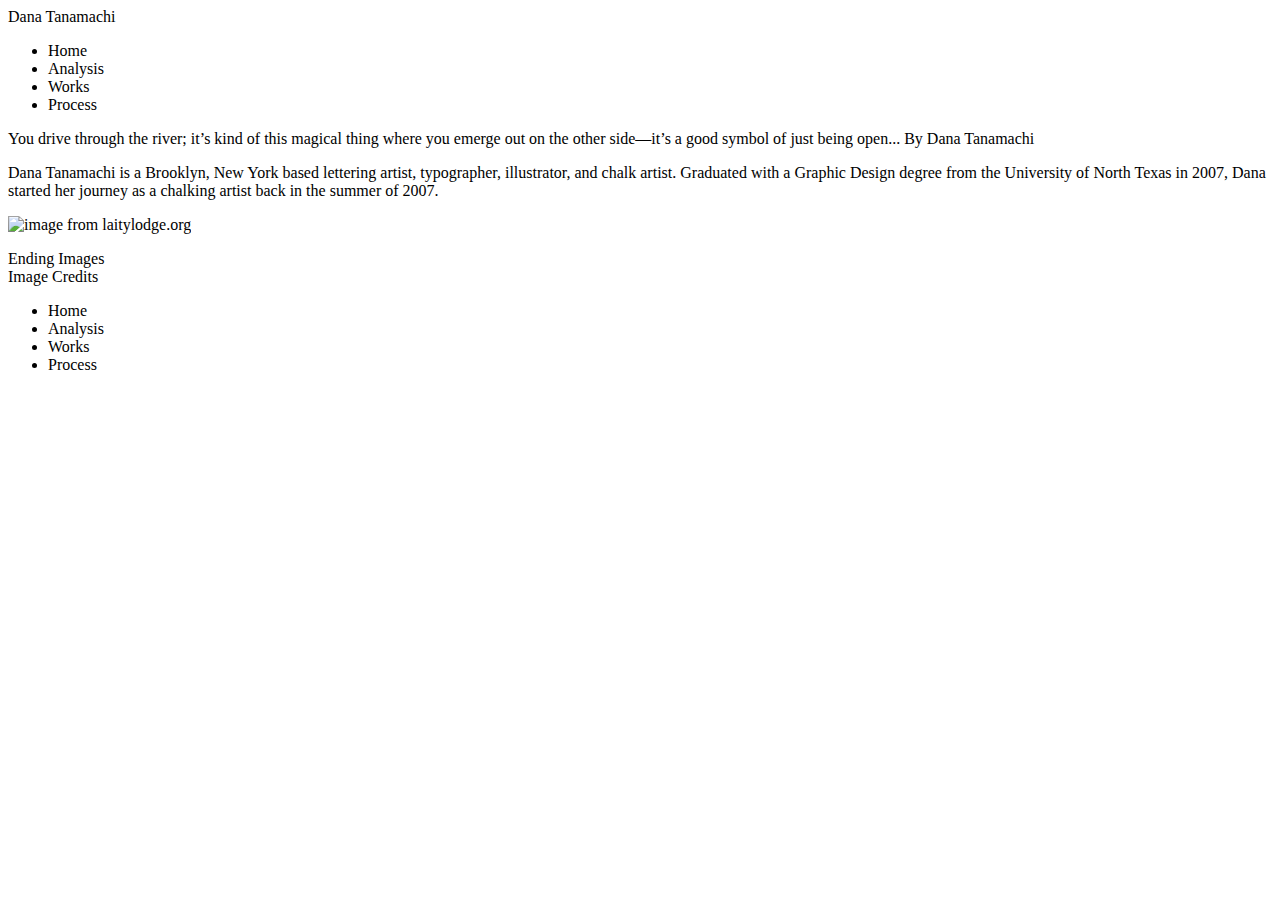
==== analysis.html @ a8ff4902 "Add files via upload" ====
<html lang="en">
<head>
    <meta charset="UTF-8">
    <meta http-equiv="X-UA-Compatible" content="IE=edge">
    <meta name="viewport" content="width=device-width, initial-scale=1.0">
    <link rel="stylesheet" href="design.css">
    <title>Dana Tanamachi</title>
</head>
<body>
    <header>
        <div class="nameHead">Dana Tanamachi</div>
        <nav>
            <ul>
                <li>Home</li>
                <li>Analysis</li>
                <li>Works</li>
                <li>Process</li>
            </ul>   
        </nav>
    </header>
    <div><span class="quote"> You drive through the river; it’s kind of this magical thing where 
        you emerge out on the other side—it’s a good symbol of just being open...</span> 
        By Dana Tanamachi</div>
    <div>
        <p> Dana Tanamachi is a Brooklyn, New York based lettering artist, typographer, illustrator, and chalk artist. 
            Graduated with a Graphic Design degree from the University of North Texas in 2007, Dana started her journey 
            as a chalking artist back in the summer of 2007. 
        </p>

        <img src="img/DanaTanamachi_Portrait_2.jpg" alt="image from laitylodge.org">

        <p>
            
        </p>
    </div>
    <div>Ending Images</div>
    <div>Image Credits</div>

    <footer>
        <ul>
            <li>Home</li>
            <li>Analysis</li>
            <li>Works</li>
            <li>Process</li>
        </ul>
    </footer>

    <script src="script.js"></script>
</body>
</html>
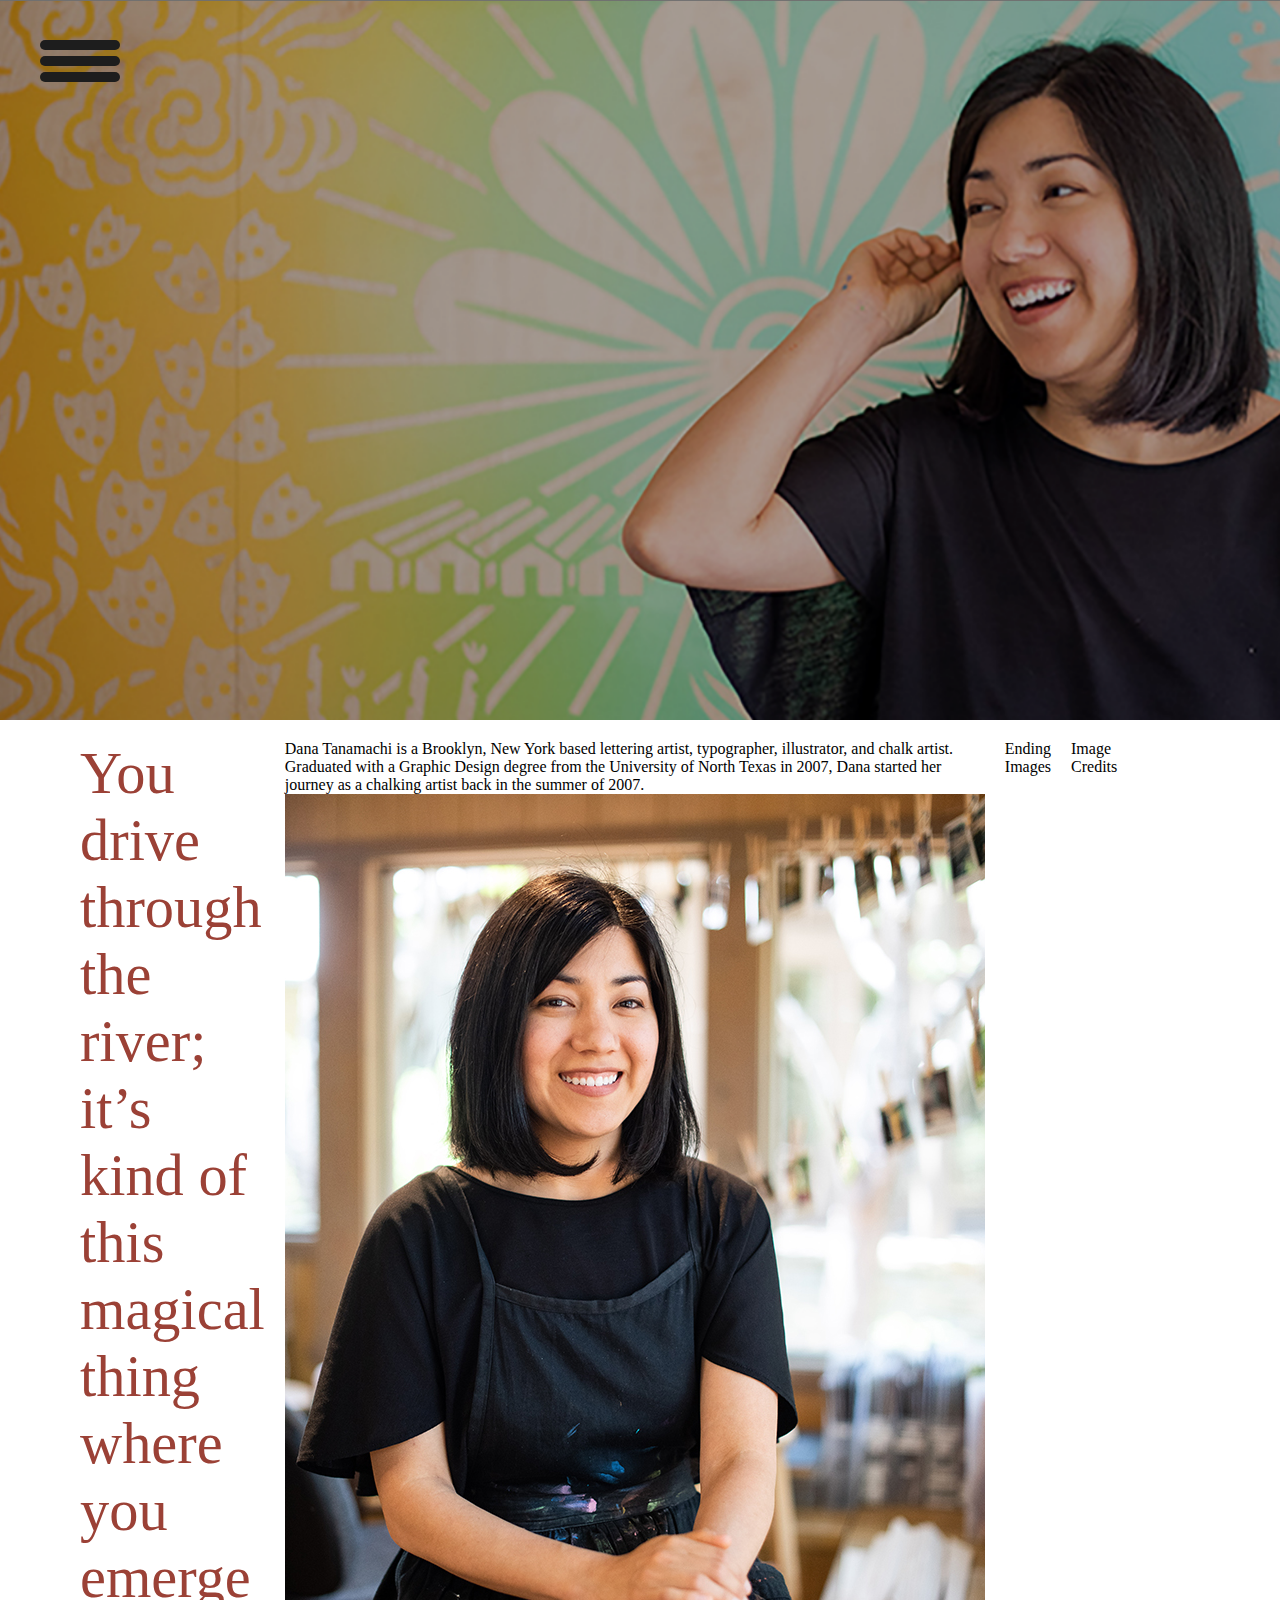
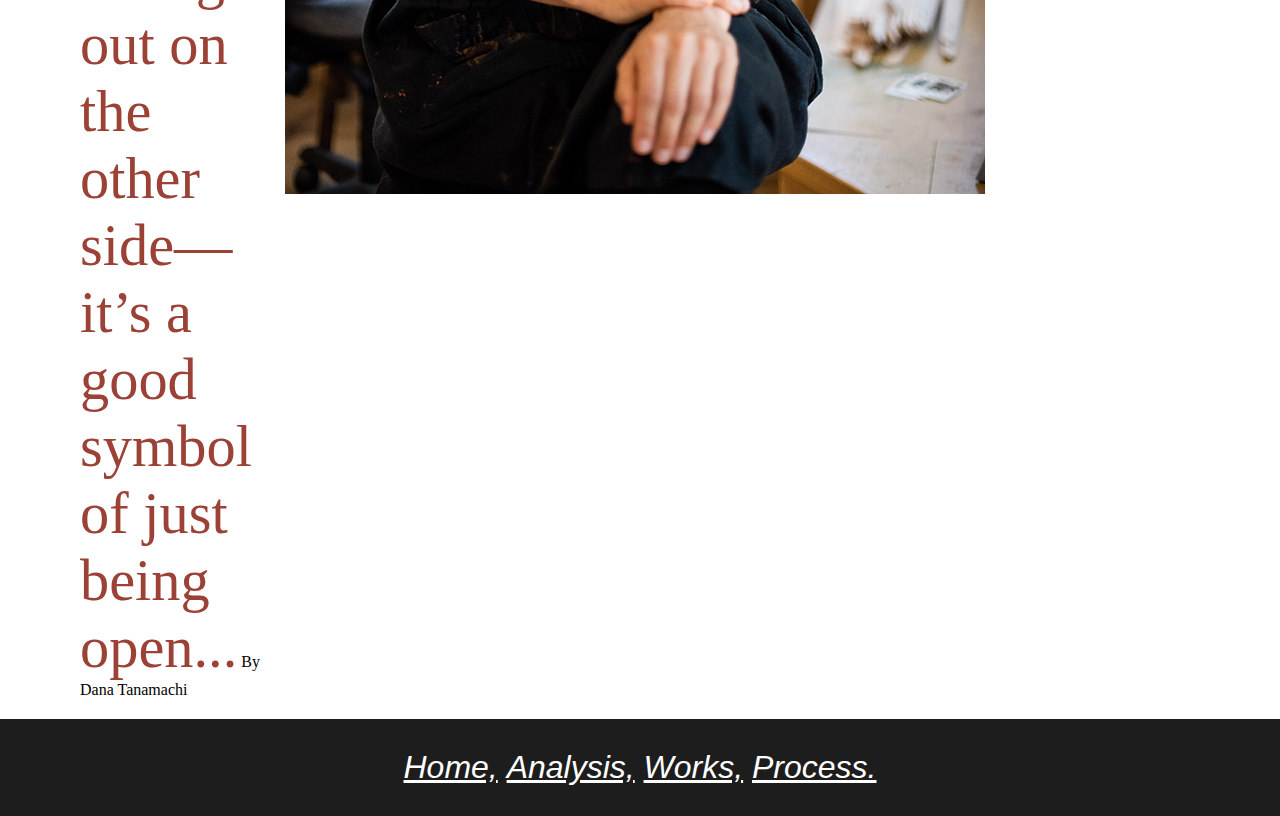
==== commit 4bbf6e99: "Updated page 2" ====
--- a/analysis.html
+++ b/analysis.html
@@ -7,17 +7,25 @@
     <title>Dana Tanamachi</title>
 </head>
 <body>
-    <header>
-        <div class="nameHead">Dana Tanamachi</div>
-        <nav>
-            <ul>
-                <li>Home</li>
-                <li>Analysis</li>
-                <li>Works</li>
-                <li>Process</li>
-            </ul>   
-        </nav>
+    <header >
+        <div class="featuredText">
+            <label class="hamburger-menu">
+                <input type="checkbox" />
+            </label>
+            <aside class="sidebar">
+                <div class="nameHead">DANA TANAMACHI</div>
+                <nav>
+                    <ol class="listItems">
+                    <li><a href="index.html" class="currentPage"></a>Home</li>
+                    <li><a href="analysis.html"></a>Analysis</li>
+                    <li><a href="works.html"></a>Works</li>
+                    <li><a href="process.html"></a>Process</li>
+                    </ol>   
+                </nav>
+            </aside>
+        </div>
     </header>
+    <div class="grid">
     <div><span class="quote"> You drive through the river; it’s kind of this magical thing where 
         you emerge out on the other side—it’s a good symbol of just being open...</span> 
         By Dana Tanamachi</div>
@@ -25,26 +33,23 @@
         <p> Dana Tanamachi is a Brooklyn, New York based lettering artist, typographer, illustrator, and chalk artist. 
             Graduated with a Graphic Design degree from the University of North Texas in 2007, Dana started her journey 
             as a chalking artist back in the summer of 2007. 
-        </p>
+             </p>
 
-        <img src="img/DanaTanamachi_Portrait_2.jpg" alt="image from laitylodge.org">
+            <img src="img/DanaTanamachi_Portrait_2.jpg" alt="image from laitylodge.org">
 
-        <p>
+            <p>
             
-        </p>
+            </p>
+        </div>
+        <div>Ending Images</div>
+        <div>Image Credits</div>
     </div>
-    <div>Ending Images</div>
-    <div>Image Credits</div>
-
-    <footer>
-        <ul>
-            <li>Home</li>
-            <li>Analysis</li>
-            <li>Works</li>
-            <li>Process</li>
-        </ul>
+    <footer class="footer footerList">
+        <a href="index.html" class="currentPage navbar">Home,</a>
+        <a href="analysis.html" class="navbar">Analysis, </a>
+        <a href="works.html" class="navbar"> Works,</a>
+        <a href="process.html" class="navbar"> Process.</a>
     </footer>
-
     <script src="script.js"></script>
 </body>
 </html>--- a/design.css
+++ b/design.css
@@ -0,0 +1,264 @@
+html, body{
+    margin: 0;
+    padding: 0;
+}
+
+.grid {
+    display: grid;
+    grid-template-columns: repeat(12, 1fr);
+    grid-gap: 20px;
+    padding: 20px 80px;
+  }
+  
+  /* .cell {
+    background: #e66e65;
+    height: 100px;
+  } */
+  
+  .col1 {
+    grid-column-end: span 12;  
+  }
+  
+  .col2 {
+    grid-column-end: span 6;
+  }
+  
+  .col3 {
+    grid-column-end: span 4;
+  }
+  
+  .col4 {
+    grid-column-end: span 3;
+  }
+  
+  .col6 {
+    grid-column-end: span 2;
+  }
+  
+  .col12 {
+    grid-column-end: span 1;
+  }
+
+.listItems{
+    list-style: none;
+    padding: 10px 40px;
+    font-size: 4rem;
+    font-family: 'Merriweather Sans', sans-serif;
+    line-height: 5rem;
+}
+
+.featuredText{
+  height: 80vh;
+  background: url(img/DanaTanamachi_Portrait.png) center center no-repeat fixed;
+  background-size: cover;
+  background-color: rgb(0, 0, 0);
+  display: grid;
+  padding-bottom: 20px;
+}
+
+.nameHead{
+    font-family: GrutchShaded;
+    color: white;
+    font-size: 5rem;
+    padding: 10px 45px;
+    text-align: left;
+  }
+
+@font-face {
+    font-family: 'GrutchShaded';
+    src: url('GrutchShaded.ttf') format('truetype');
+    font-weight: normal;
+    font-style: normal;
+}
+
+.quote{
+    font-family: 'Fredericka the Great', cursive;
+    font-size: 3.65rem;
+    color: #9B4136;
+}
+
+.quoteHead{
+    font-size: 1.3rem;
+    text-align: center;
+    padding: 60px 100px 20px 100px;
+}
+
+.author{
+    font-size: 1.5rem;
+    text-align: center;
+    margin: 0 auto;
+    font-family: 'Merriweather Sans', sans-serif;
+    padding: 20px 5px;
+    font-weight: 100;
+}
+
+.writeUp{
+    font-family: 'Merriweather Sans', sans-serif;
+    padding: 0px 30px 0px 30px;
+    text-align: left;
+    margin: 0;
+    line-height: 53px;
+    font-size: 1.47rem;
+    /* column-gap: 30px; */
+    font-weight: 200;
+}
+
+.rsp{
+    width: 85%;
+    height: auto;
+    padding: 15px;
+    margin: auto auto;
+}
+
+.imagesRsp{
+    align-items: center;
+    display: grid;
+}
+
+p{
+    margin: 0;
+}
+
+.bottomWriteUp{
+  font-family: 'Merriweather Sans', sans-serif;
+  /* padding: 30px 70px 0px 70px; */
+  text-align: left;
+  margin: 0;
+  line-height: 55px;
+  font-size: 1.47rem;
+  /* column-gap: 30px; */
+  font-weight: 200;
+}
+
+/* Sourced Codes for the hamburger Menu starts*/
+*,
+*::after,
+*::before {
+  box-sizing: border-box;
+}
+
+:root {
+  --bar-width: 80px;
+  --bar-height: 10px;
+  --hamburger-gap: 6px;
+  --foreground: #1d1d1d;
+  --background: white;
+  --hamburger-margin: 40px;
+  --animation-timing: 200ms ease-in-out;
+  --hamburger-height: calc(var(--bar-height) * 3 + var(--hamburger-gap) * 2);
+}
+
+.hamburger-menu {
+  --x-width: calc(var(--hamburger-height) * 1.41421356237);
+
+  display: flex;
+  flex-direction: column;
+  gap: var(--hamburger-gap);
+  width: max-content;
+  position: absolute;
+  top: var(--hamburger-margin);
+  left: var(--hamburger-margin);
+  z-index: 2;
+  cursor: pointer;
+}
+
+.hamburger-menu:has(input:checked) {
+  --foreground: white;
+  --background: #1d1d1d;
+}
+
+.hamburger-menu:has(input:focus-visible)::before,
+.hamburger-menu:has(input:focus-visible)::after,
+.hamburger-menu input:focus-visible {
+  border: 1px solid var(--background);
+  box-shadow: 0 0 0 1px var(--foreground);
+}
+
+.hamburger-menu::before,
+.hamburger-menu::after,
+.hamburger-menu input {
+  content: "";
+  width: var(--bar-width);
+  height: var(--bar-height);
+  background-color: var(--foreground);
+  border-radius: 9999px;
+  transform-origin: left center;
+  transition: opacity var(--animation-timing), width var(--animation-timing),
+    rotate var(--animation-timing), translate var(--animation-timing),
+    background-color var(--animation-timing);
+}
+
+.hamburger-menu input {
+  appearance: none;
+  padding: 0;
+  margin: 0;
+  outline: none;
+  pointer-events: none;
+}
+
+.hamburger-menu:has(input:checked)::before {
+  rotate: 45deg;
+  width: var(--x-width);
+  translate: 0 calc(var(--bar-height) / -2);
+}
+
+.hamburger-menu:has(input:checked)::after {
+  rotate: -45deg;
+  width: var(--x-width);
+  translate: 0 calc(var(--bar-height) / 2);
+}
+
+.hamburger-menu input:checked {
+  opacity: 0;
+  width: 0;
+}
+
+.sidebar {
+  transition: translate var(--animation-timing);
+  translate: -100%;
+  padding: 0.5rem 1rem;
+  padding-top: calc(var(--hamburger-height) + var(--hamburger-margin) + 1rem);
+  background-color: var(--foreground);
+  color: var(--background);
+  max-width: 40rem;
+  min-height: 100vh;
+}
+
+.hamburger-menu:has(input:checked) + .sidebar {
+  translate: 0;
+}
+
+/* Sourced code ends */
+
+.footer{
+  font-family: 'Merriweather Sans', sans-serif;
+  font-size: 2rem;
+  font-weight: 400;
+  text-decoration: none;
+  padding: 30px 20px;
+  color: #fff;
+  background-color: #1d1d1d;
+  text-align: center;
+  font-style: italic;
+}
+
+.navbar{
+  display: inline-block;
+  transition: all 0.7s;
+  line-height: 26pt;
+  background: #1d1d1d;
+}
+
+.footerList{
+  list-style: none;
+}
+
+a{
+  text-decoration: none;
+  color: white;
+  text-decoration: underline;
+}
+
+.credits{
+  padding: 10px 30px;
+}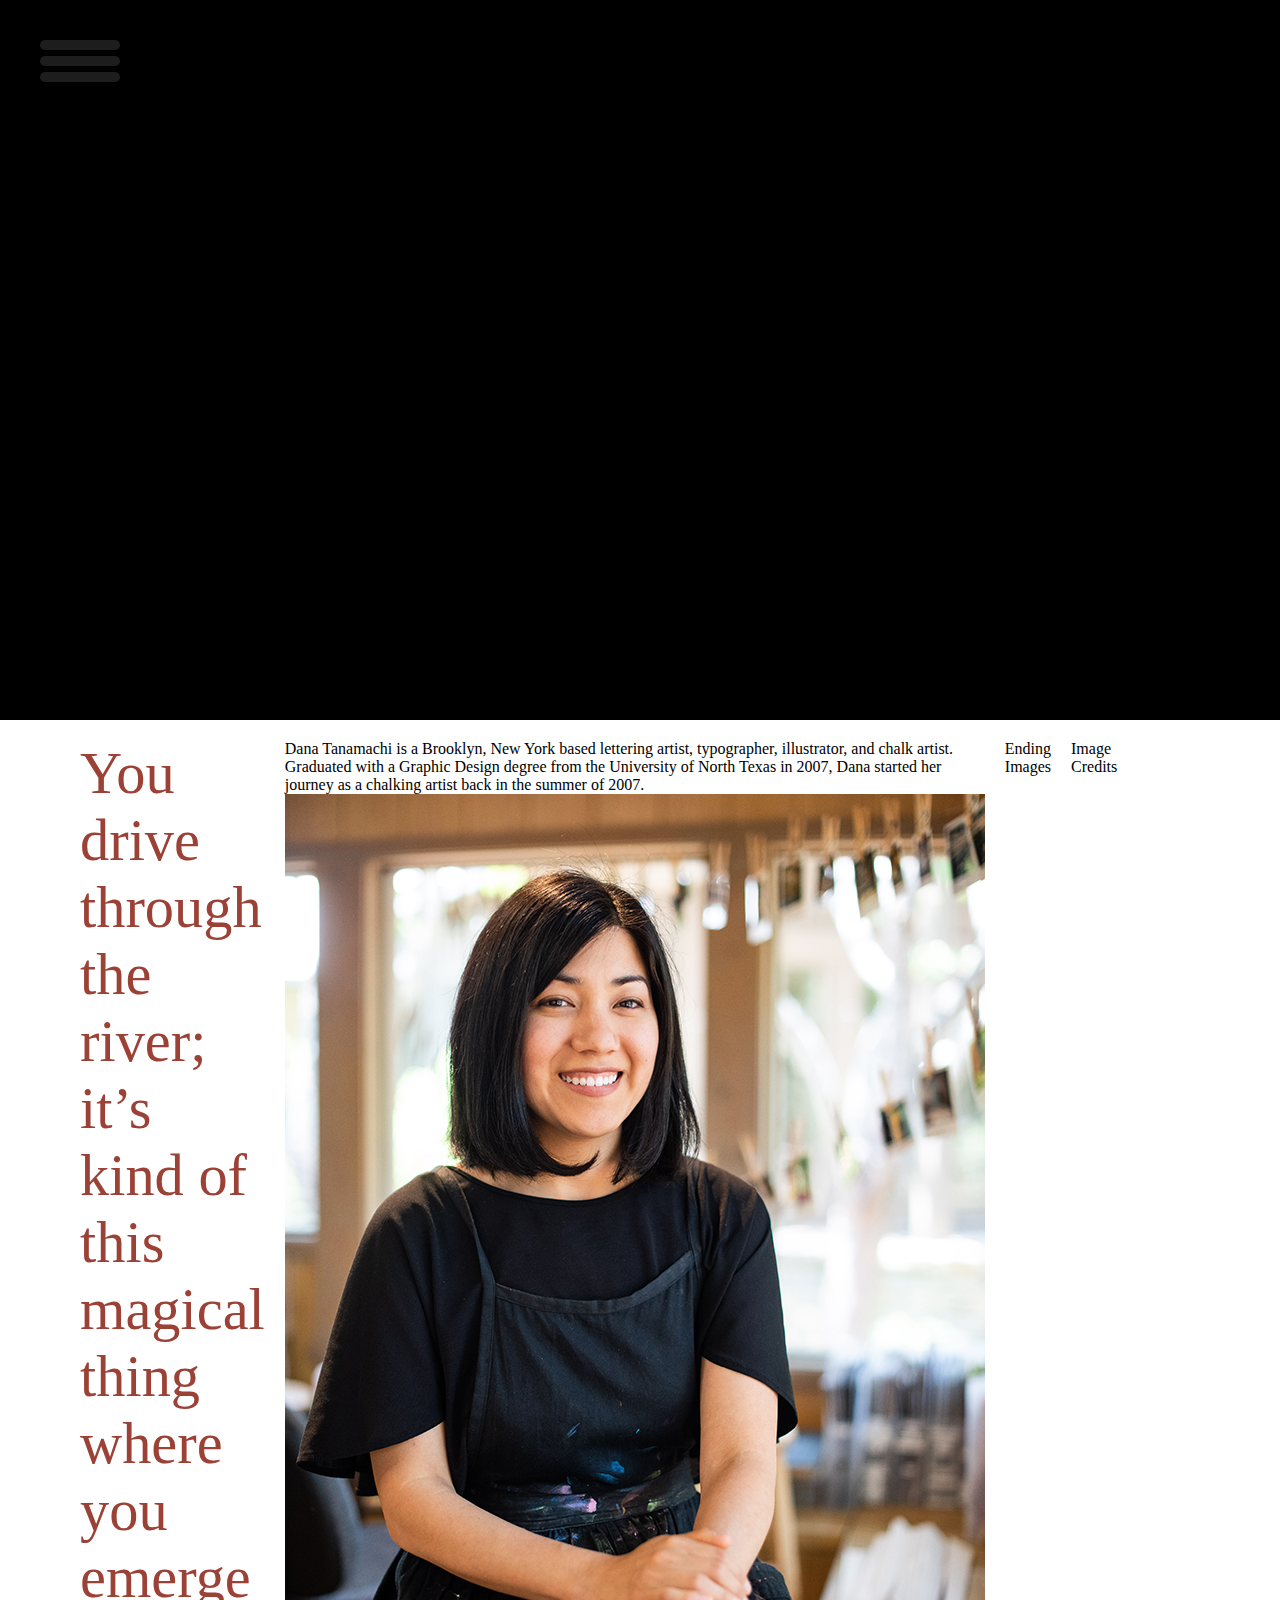
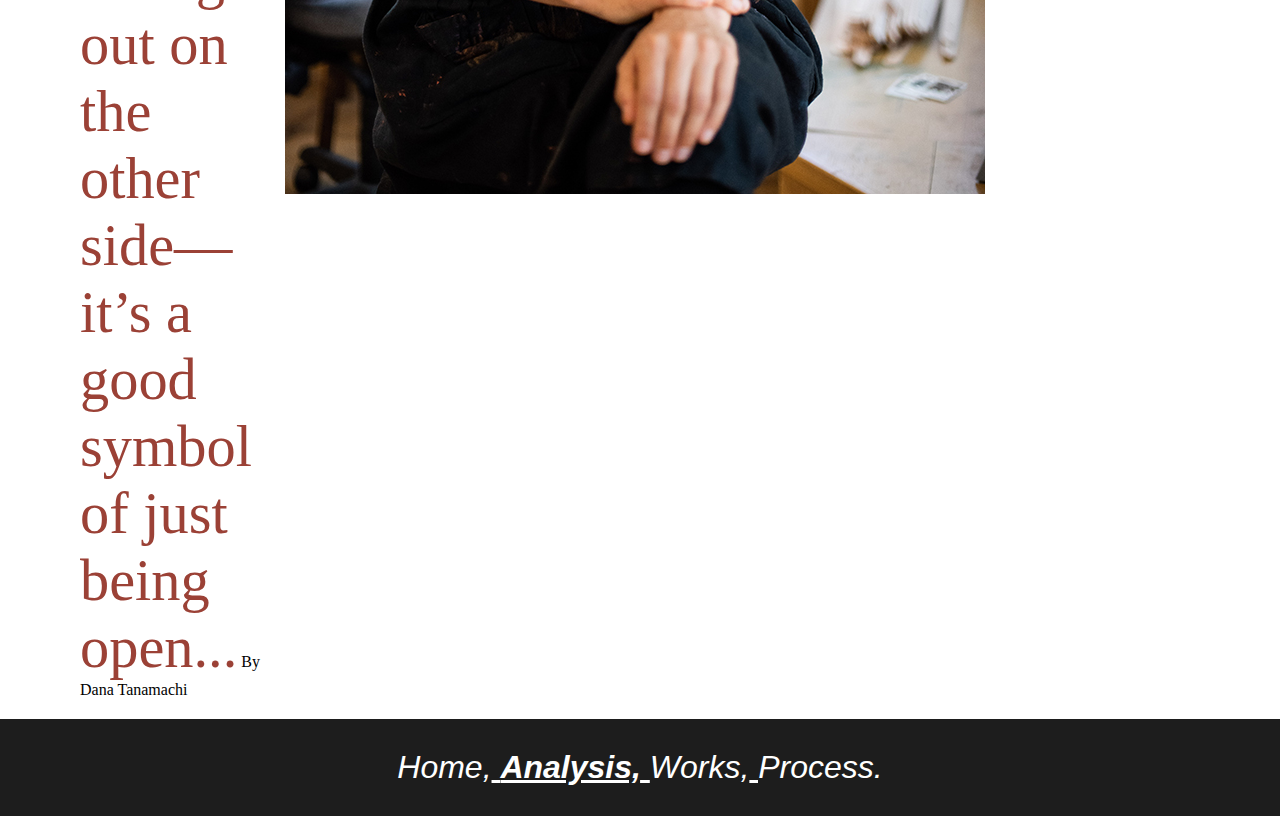
==== commit a0ead248: "updates 2nd page" ====
--- a/analysis.html
+++ b/analysis.html
@@ -8,7 +8,7 @@
 </head>
 <body>
     <header >
-        <div class="featuredText">
+        <div class="featuredTextAnalysis">
             <label class="hamburger-menu">
                 <input type="checkbox" />
             </label>
@@ -16,10 +16,10 @@
                 <div class="nameHead">DANA TANAMACHI</div>
                 <nav>
                     <ol class="listItems">
-                    <li><a href="index.html" class="currentPage"></a>Home</li>
-                    <li><a href="analysis.html"></a>Analysis</li>
-                    <li><a href="works.html"></a>Works</li>
-                    <li><a href="process.html"></a>Process</li>
+                    <li><a href="index.html">Home</a></li>
+                    <li><a href="analysis.html" class="currentPage">Analysis</a></li>
+                    <li><a href="works.html">Works</a></li>
+                    <li><a href="process.html">Process</a></li>
                     </ol>   
                 </nav>
             </aside>
@@ -45,8 +45,8 @@
         <div>Image Credits</div>
     </div>
     <footer class="footer footerList">
-        <a href="index.html" class="currentPage navbar">Home,</a>
-        <a href="analysis.html" class="navbar">Analysis, </a>
+        <a href="index.html" class="navbar">Home,</a>
+        <a href="analysis.html" class="currentPage navbar">Analysis,</a>
         <a href="works.html" class="navbar"> Works,</a>
         <a href="process.html" class="navbar"> Process.</a>
     </footer>
--- a/design.css
+++ b/design.css
@@ -42,9 +42,11 @@
 .listItems{
     list-style: none;
     padding: 10px 40px;
-    font-size: 4rem;
+    font-size: 3.5rem;
     font-family: 'Merriweather Sans', sans-serif;
     line-height: 5rem;
+    font-weight: 300;
+    text-decoration: none;
 }
 
 .featuredText{
@@ -251,14 +253,29 @@
 
 .footerList{
   list-style: none;
+  text-decoration: underline;
 }
 
 a{
   text-decoration: none;
   color: white;
-  text-decoration: underline;
 }
 
 .credits{
   padding: 10px 30px;
+}
+
+.featuredTextAnalysis{
+  height: 80vh;
+  background: url(img/Analysis_1.png) center center no-repeat fixed;
+  background-size: cover;
+  background-color: rgb(0, 0, 0);
+  display: grid;
+  padding-bottom: 20px;
+}
+
+.currentPage{
+  text-decoration: underline;
+  font-style: italic;
+  font-weight: 800;
 }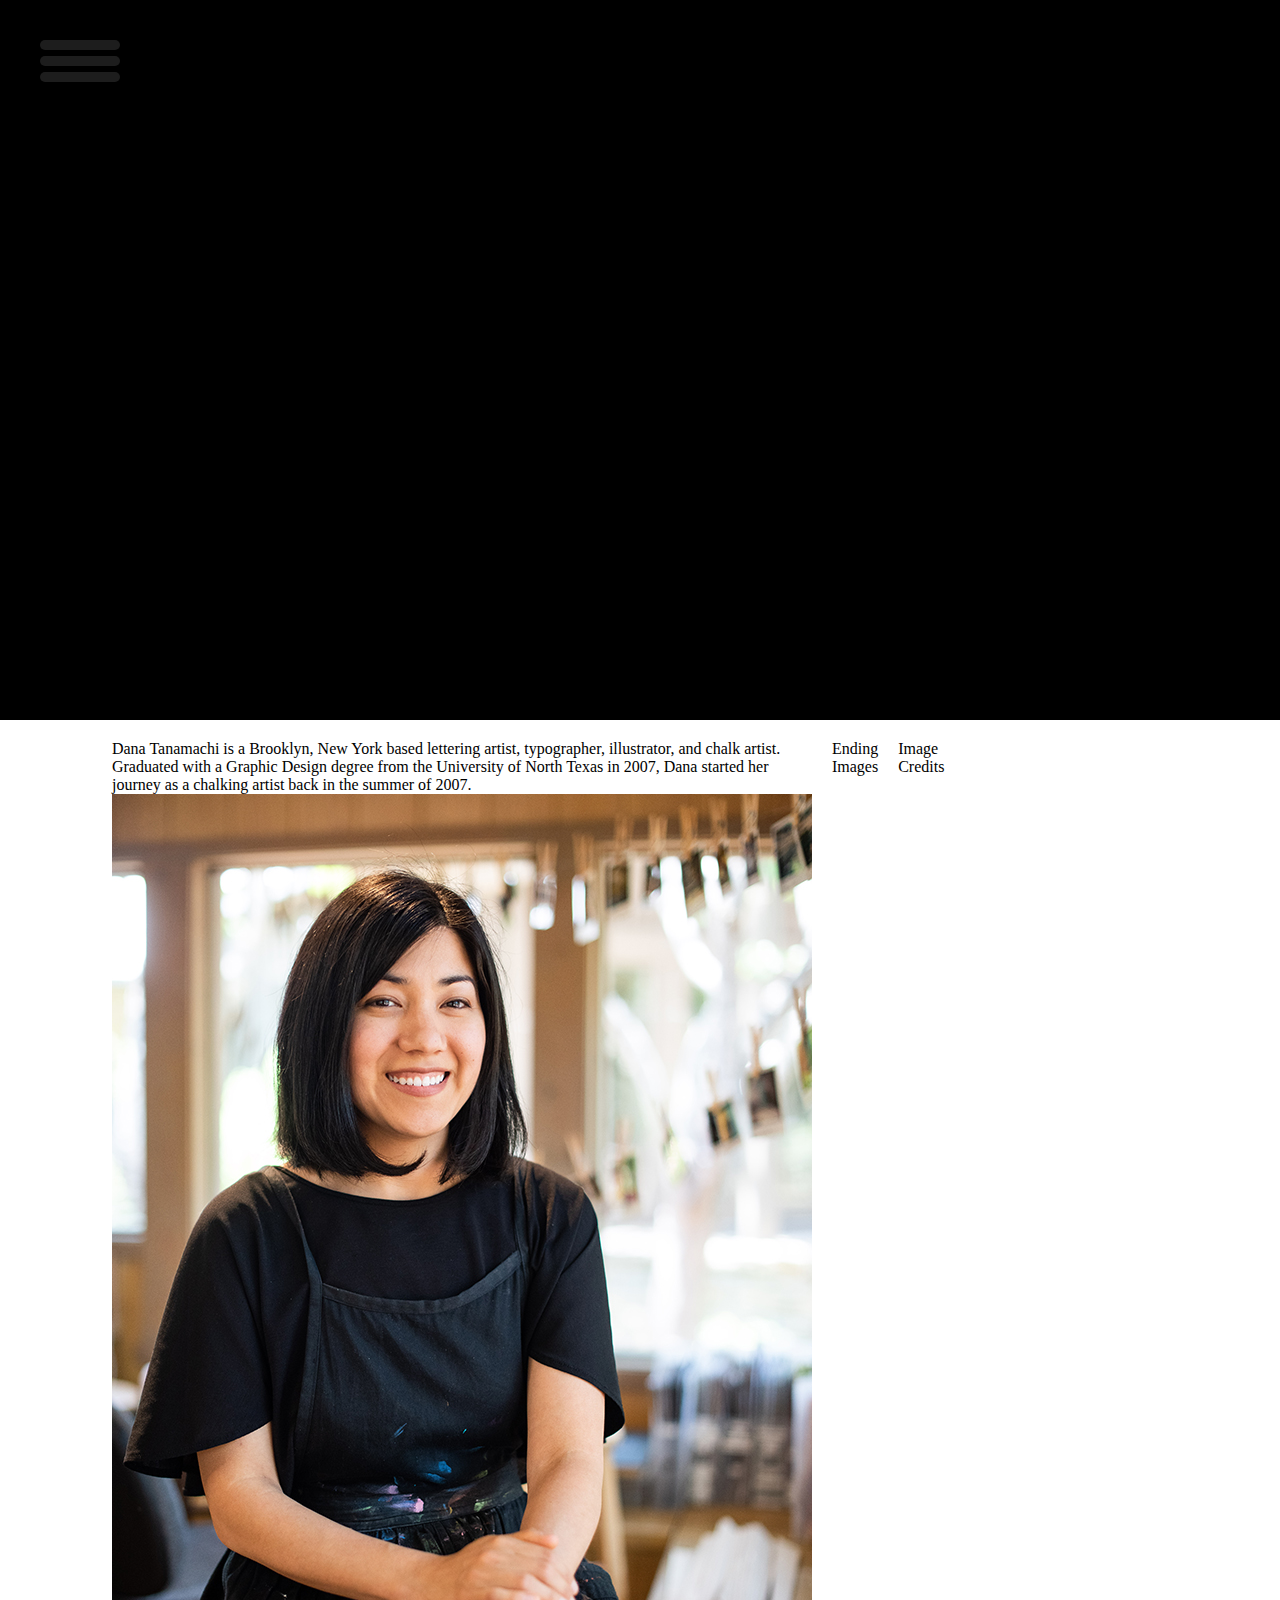
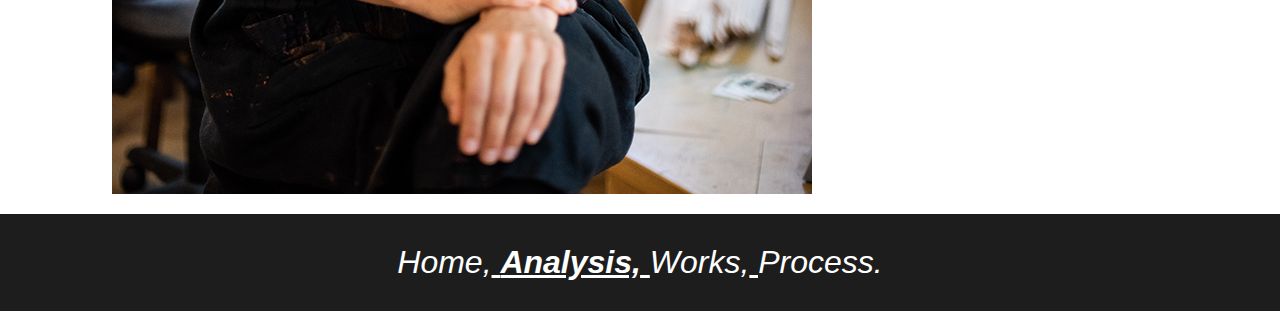
==== commit 622f77a6: "updates process page pdf viewer" ====
--- a/analysis.html
+++ b/analysis.html
@@ -26,9 +26,9 @@
         </div>
     </header>
     <div class="grid">
-    <div><span class="quote"> You drive through the river; it’s kind of this magical thing where 
-        you emerge out on the other side—it’s a good symbol of just being open...</span> 
-        By Dana Tanamachi</div>
+    <div>
+        
+    </div>
     <div>
         <p> Dana Tanamachi is a Brooklyn, New York based lettering artist, typographer, illustrator, and chalk artist. 
             Graduated with a Graphic Design degree from the University of North Texas in 2007, Dana started her journey 
--- a/design.css
+++ b/design.css
@@ -1,6 +1,11 @@
 html, body{
     margin: 0;
     padding: 0;
+    background: url(img/Background.png) center center no-repeat fixed;
+    background-size: cover;
+    position: relative;
+    z-index: -3;
+    background-
 }
 
 .grid {
@@ -83,6 +88,8 @@
     font-size: 1.3rem;
     text-align: center;
     padding: 60px 100px 20px 100px;
+    position: relative;
+    z-index: -1;
 }
 
 .author{
@@ -130,6 +137,27 @@
   font-size: 1.47rem;
   /* column-gap: 30px; */
   font-weight: 200;
+}
+
+.position{
+  position: relative;
+}
+
+.opening{
+  transform: rotate(180deg);
+  align-items: start;
+  position: absolute;
+  left: 35;
+  top: -45;
+  z-index: -2;
+}
+
+.closing{
+  align-items: end;
+  position: absolute;
+  right: 50;
+  top: 145;
+  z-index: -2;
 }
 
 /* Sourced Codes for the hamburger Menu starts*/
@@ -274,8 +302,26 @@
   padding-bottom: 20px;
 }
 
+.featuredTextFooter{
+  height: 50vh;
+  background: url(img/Process_1.png) center center no-repeat fixed;
+  background-size: cover;
+  background-color: rgb(0, 0, 0);
+  display: grid;
+  padding-bottom: 20px;
+}
+
 .currentPage{
   text-decoration: underline;
   font-style: italic;
   font-weight: 800;
+}
+
+#myProcessDoc{
+  width: 90%;
+  height: 975px;
+  padding: 10px;
+  display: block;
+  margin: 0 auto;
+  align-content: center;
 }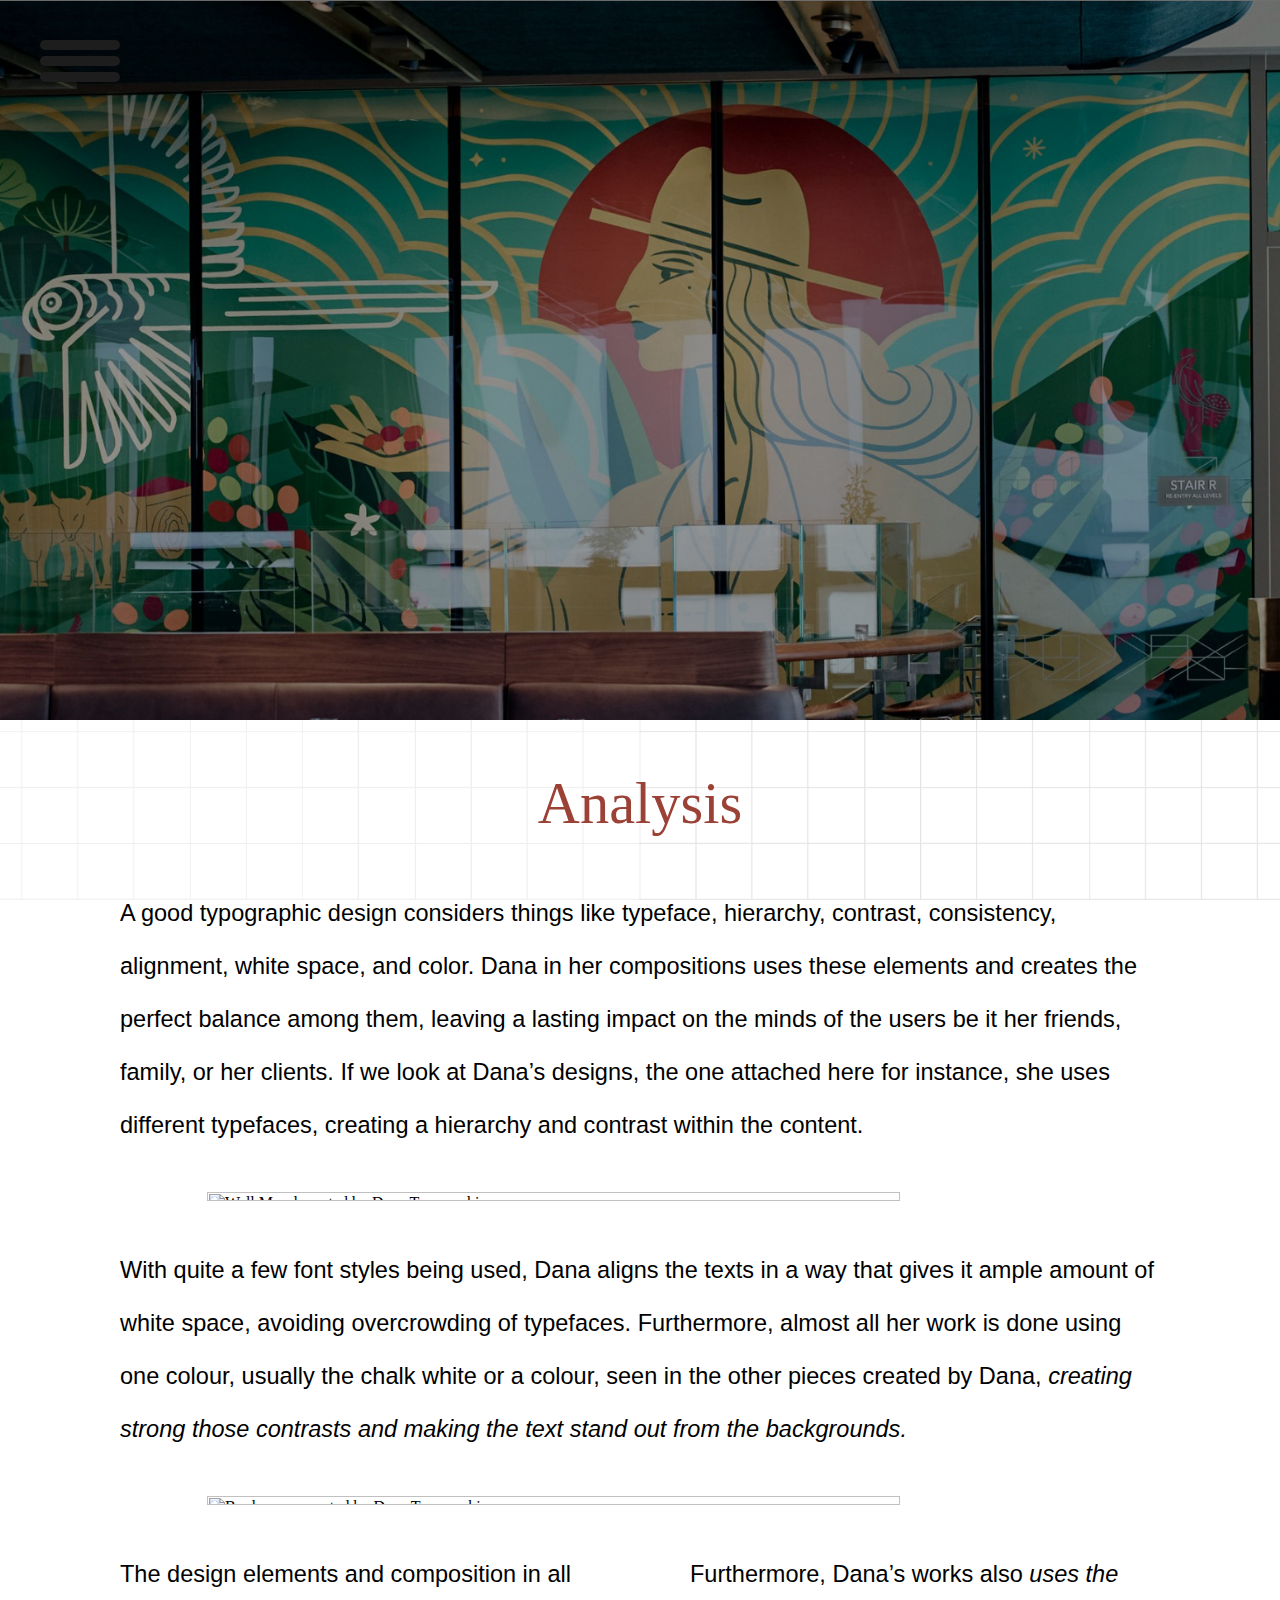
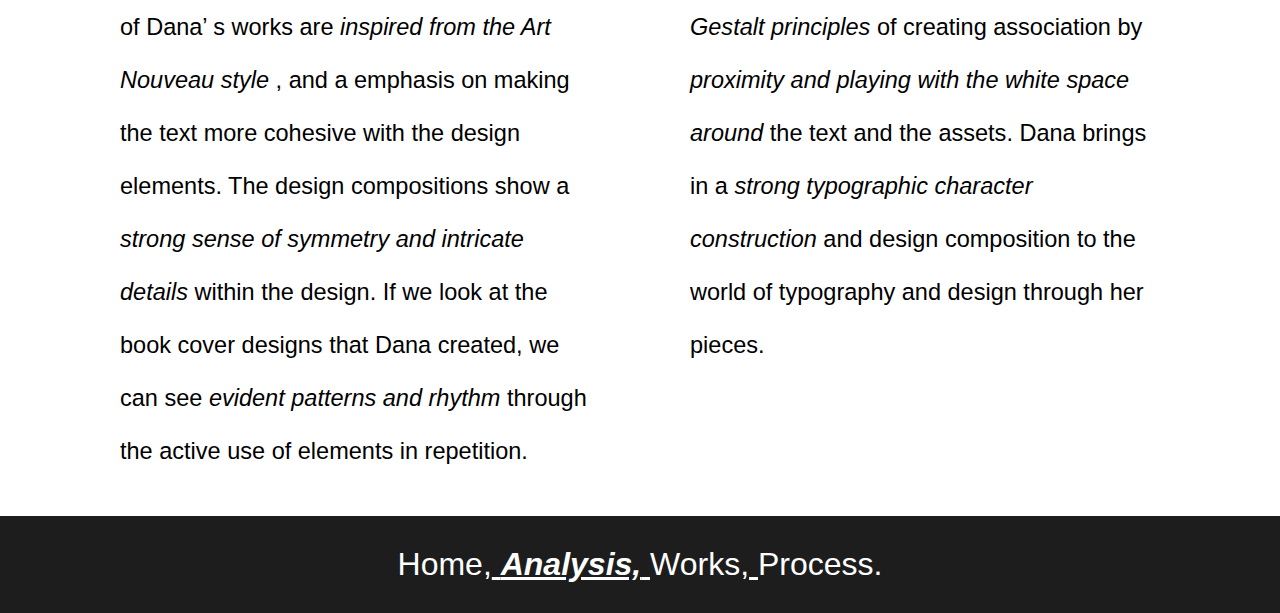
==== commit e279eb6a: "updated page 2 styling+content" ====
--- a/analysis.html
+++ b/analysis.html
@@ -26,24 +26,56 @@
         </div>
     </header>
     <div class="grid">
-    <div>
-        
-    </div>
-    <div>
-        <p> Dana Tanamachi is a Brooklyn, New York based lettering artist, typographer, illustrator, and chalk artist. 
-            Graduated with a Graphic Design degree from the University of North Texas in 2007, Dana started her journey 
-            as a chalking artist back in the summer of 2007. 
-             </p>
-
-            <img src="img/DanaTanamachi_Portrait_2.jpg" alt="image from laitylodge.org">
-
+        <div class="cell col1 headerTextAnalysis">
+            Analysis
+        </div>
+        <div class="cell col1 writeUp">
             <p>
-            
+                A good typographic design considers things like typeface, hierarchy, 
+                contrast, consistency, alignment, white space, and color. Dana in 
+                her compositions uses these elements and creates the perfect balance 
+                among them, leaving a lasting impact on the minds of the users be it 
+                her friends, family, or her clients. If we look at Dana’s designs, the 
+                one attached here for instance, she uses different typefaces, creating 
+                a hierarchy and contrast within the content.
             </p>
         </div>
-        <div>Ending Images</div>
-        <div>Image Credits</div>
+        <div class="cell col1 imagesRsp">
+            <img src="img/Analysis_2.png" alt="Wall Mural created by Dana Tanamachi" class="rsp">
+        </div>
+        <div class="cell col1 writeUp">
+            <p>
+                With quite a few font styles being used, Dana aligns the texts in a way 
+                that gives it ample amount of white space, avoiding overcrowding of 
+                typefaces. Furthermore, almost all her work is done using one colour, 
+                usually the chalk white or a colour, seen in the other pieces created 
+                by Dana, <strong><em>creating strong those contrasts and making the text stand out 
+                from the backgrounds.</em></strong>
+            </p>
+        </div>
+        <div class="cell col1 imagesRsp">
+            <img src="img/Analysis_3.png" alt="Book cover created by Dana Tanamachi" class="rsp">
+        </div>
+        <div class="cell col2 writeUp">
+            <p>
+                The design elements and composition in all of Dana’ s works are <strong><em>inspired 
+                from the Art Nouveau style </em></strong>, and a emphasis on making the text more cohesive 
+                with the design elements. The design compositions show a <strong><em>strong sense of 
+                symmetry and intricate details </em></strong> within the design. If we look at the book 
+                cover designs that Dana created, we can see <strong><em>evident patterns and rhythm </em></strong>
+                through the active use of elements in repetition. 
+            </p>
+        </div>
+        <div class="cell col2 writeUp">
+            <p>
+                Furthermore, Dana’s works also <strong><em>uses the Gestalt principles </em></strong>of creating 
+                association by <strong><em>proximity and playing with the white space around </em></strong> the text 
+                and the assets. Dana brings in a <strong><em>strong typographic character construction </em></strong> 
+                and design composition to the world of typography and design through her pieces.
+            </p>
+        </div>
     </div>
+    <br>
     <footer class="footer footerList">
         <a href="index.html" class="navbar">Home,</a>
         <a href="analysis.html" class="currentPage navbar">Analysis,</a>
--- a/design.css
+++ b/design.css
@@ -5,7 +5,6 @@
     background-size: cover;
     position: relative;
     z-index: -3;
-    background-
 }
 
 .grid {
@@ -103,7 +102,7 @@
 
 .writeUp{
     font-family: 'Merriweather Sans', sans-serif;
-    padding: 0px 30px 0px 30px;
+    padding: 0px 40px 0px 40px;
     text-align: left;
     margin: 0;
     line-height: 53px;
@@ -113,7 +112,7 @@
 }
 
 .rsp{
-    width: 85%;
+    width: 80%;
     height: auto;
     padding: 15px;
     margin: auto auto;
@@ -263,13 +262,12 @@
 .footer{
   font-family: 'Merriweather Sans', sans-serif;
   font-size: 2rem;
-  font-weight: 400;
+  font-weight: 200;
   text-decoration: none;
   padding: 30px 20px;
   color: #fff;
   background-color: #1d1d1d;
   text-align: center;
-  font-style: italic;
 }
 
 .navbar{
@@ -324,4 +322,12 @@
   display: block;
   margin: 0 auto;
   align-content: center;
+}
+
+.headerTextAnalysis{
+  font-family: 'Fredericka the Great', cursive;
+  font-size: 3.65rem;
+  color: #9B4136;
+  text-align: center;
+  padding: 30px;
 }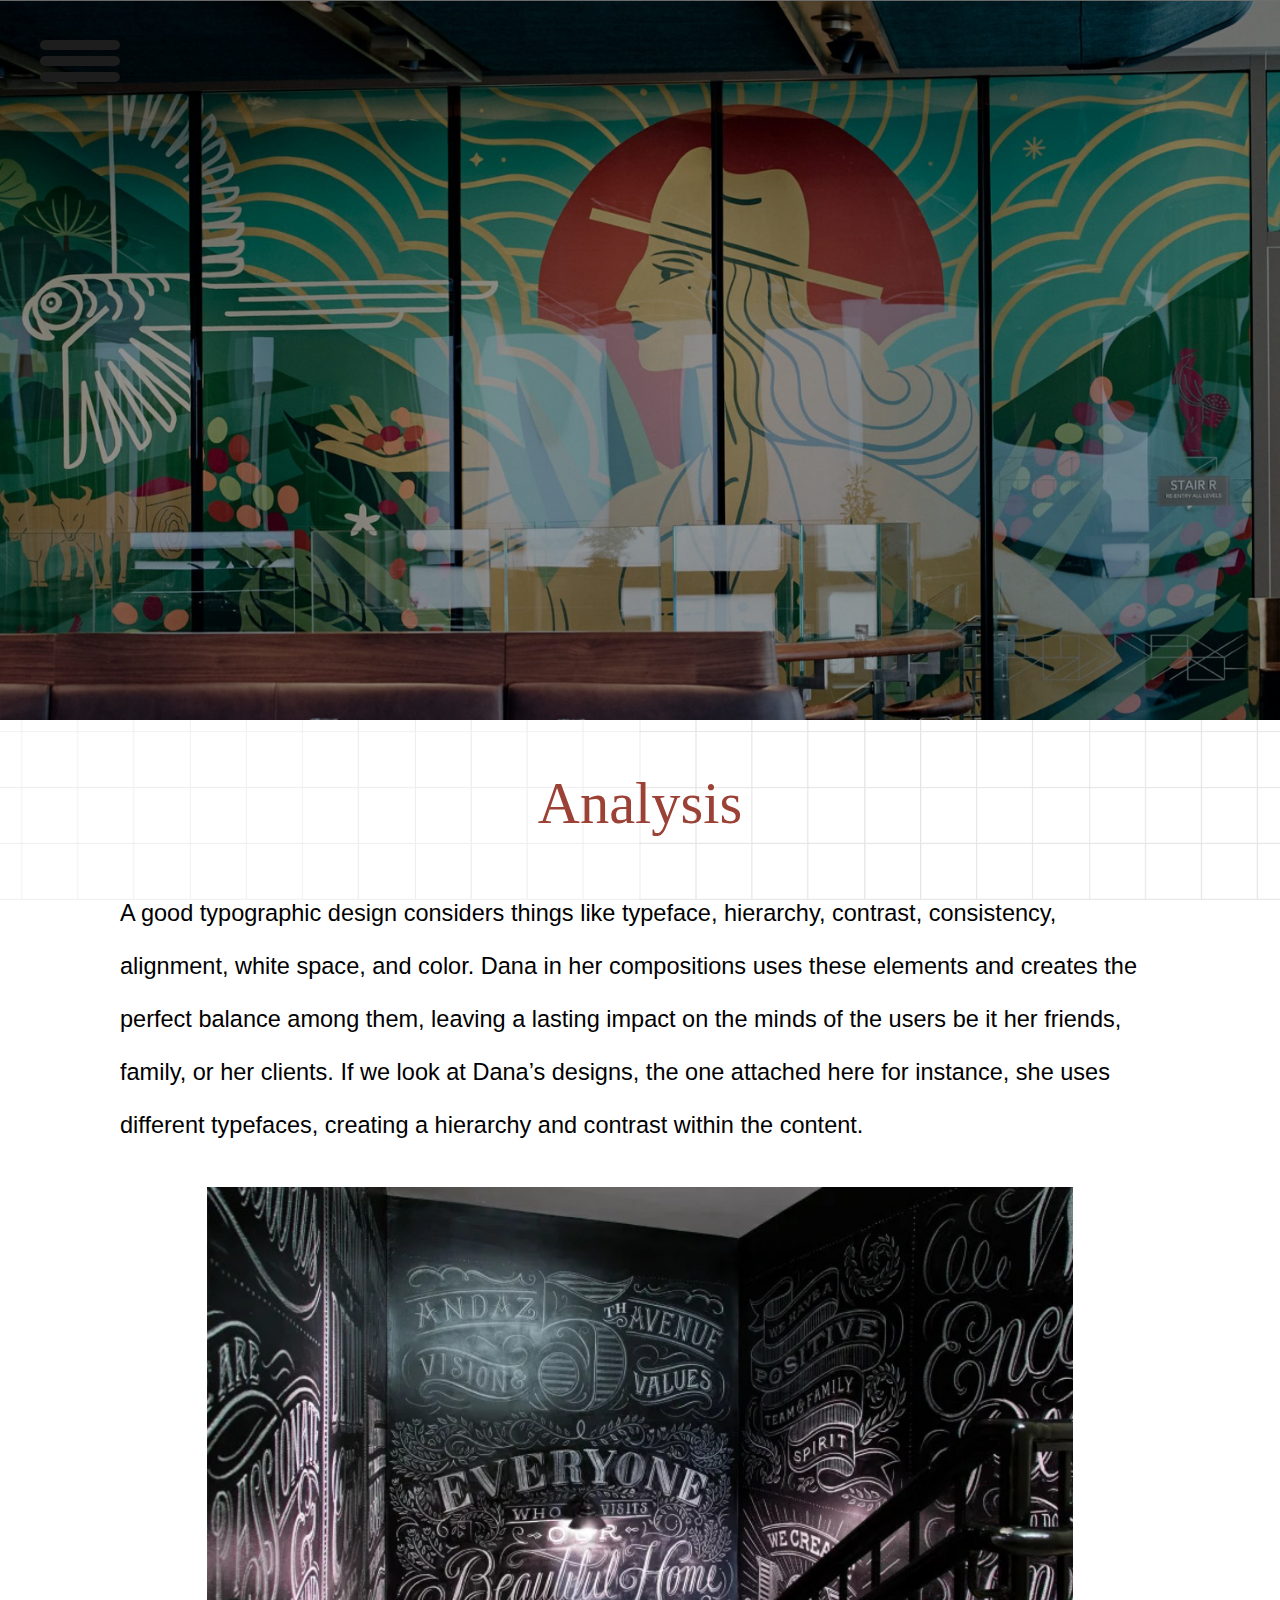
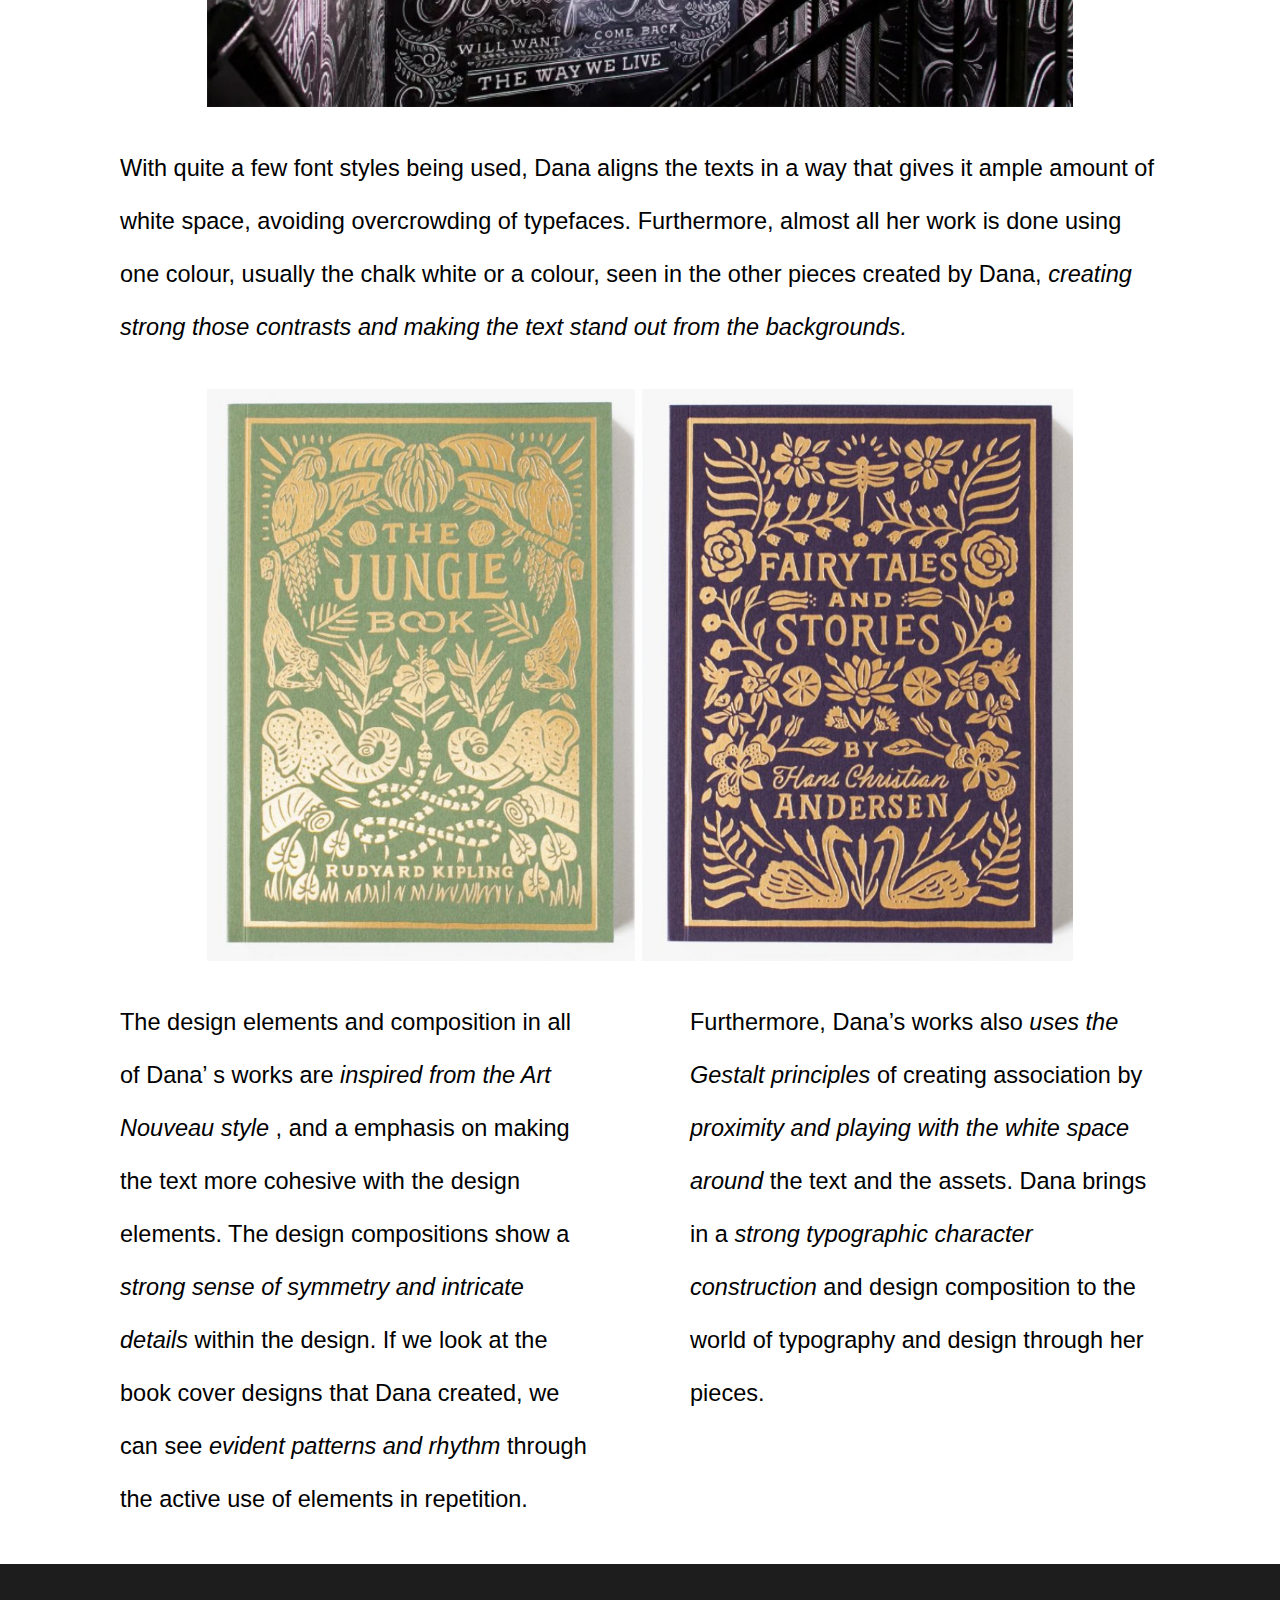
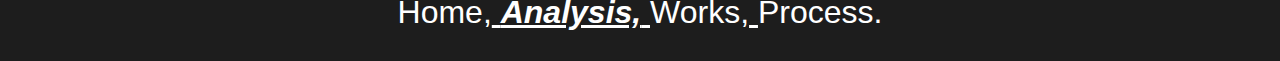
==== commit 71f1414e: "updates files final version" ====
--- a/analysis.html
+++ b/analysis.html
@@ -16,10 +16,10 @@
                 <div class="nameHead">DANA TANAMACHI</div>
                 <nav>
                     <ol class="listItems">
-                    <li><a href="index.html">Home</a></li>
-                    <li><a href="analysis.html" class="currentPage">Analysis</a></li>
-                    <li><a href="works.html">Works</a></li>
-                    <li><a href="process.html">Process</a></li>
+                    <li><a href="index.html" class="navbar">Home</a></li>
+                    <li><a href="analysis.html" class="currentPage navbar">Analysis</a></li>
+                    <li><a href="works.html" class="navbar">Works</a></li>
+                    <li><a href="process.html" class="navbar">Process</a></li>
                     </ol>   
                 </nav>
             </aside>
--- a/design.css
+++ b/design.css
@@ -257,7 +257,7 @@
   translate: 0;
 }
 
-/* Sourced code ends */
+/* Sourced code ends here*/
 
 .footer{
   font-family: 'Merriweather Sans', sans-serif;
@@ -275,6 +275,7 @@
   transition: all 0.7s;
   line-height: 26pt;
   background: #1d1d1d;
+  color: #fff;
 }
 
 .footerList{
@@ -284,11 +285,19 @@
 
 a{
   text-decoration: none;
-  color: white;
+  /* color: white; */
 }
 
 .credits{
   padding: 10px 30px;
+  font-family: 'Merriweather Sans', sans-serif;
+  font-size: 1rem;
+}
+
+.outLink{
+  font-weight: 900;
+  /* text-decoration: underline; */
+  color: #9B4136;
 }
 
 .featuredTextAnalysis{
@@ -300,6 +309,15 @@
   padding-bottom: 20px;
 }
 
+.featuredTextWork{
+  height: 80vh;
+  background: url(img/Works_1.png) center center no-repeat fixed;
+  background-size: cover;
+  background-color: rgb(0, 0, 0);
+  display: grid;
+  padding-bottom: 20px;
+}
+
 .featuredTextFooter{
   height: 50vh;
   background: url(img/Process_1.png) center center no-repeat fixed;
@@ -330,4 +348,85 @@
   color: #9B4136;
   text-align: center;
   padding: 30px;
-}+}
+
+/* sourced code for carousels starts here */
+
+*, *::before, *::after {
+  box-sizing: border-box;
+}
+
+body {
+  margin: 0;
+}
+
+.carousel {
+  width: 80vw;
+  height: 80vh;
+  position: relative;
+  padding: 0px 10px;
+  margin: auto auto;
+}
+
+.carousel > ul {
+  margin: 0;
+  padding: 0;
+  list-style: none;
+}
+
+.slide {
+  position: absolute;
+  inset: 0;
+  opacity: 0;
+  transition: 200ms opacity ease-in-out;
+  transition-delay: 200ms;
+}
+
+.slide > img {
+  display: block;
+  width: 100%;
+  height: 100%;
+  object-fit: cover;
+  object-position: center;
+}
+
+.slide[data-active] {
+  opacity: 1;
+  z-index: 1;
+  transition-delay: 0ms;
+}
+
+.carousel-button {
+  position: absolute;
+  z-index: 2;
+  background: none;
+  border: none;
+  font-size: 4rem;
+  top: 50%;
+  transform: translateY(-50%);
+  color: rgba(255, 255, 255, .5);
+  cursor: pointer;
+  border-radius: .25rem;
+  padding: 0 .5rem;
+  background-color: rgba(0, 0, 0, .1);
+}
+
+.carousel-button:hover,
+.carousel-button:focus {
+  color: white;
+  background-color: rgba(0, 0, 0, .2);
+}
+
+.carousel-button:focus {
+  outline: 1px solid black;
+}
+
+.carousel-button.prev {
+  left: .5rem;
+}
+
+.carousel-button.next {
+  right: 0rem;
+}
+
+/* sourced code ends here */